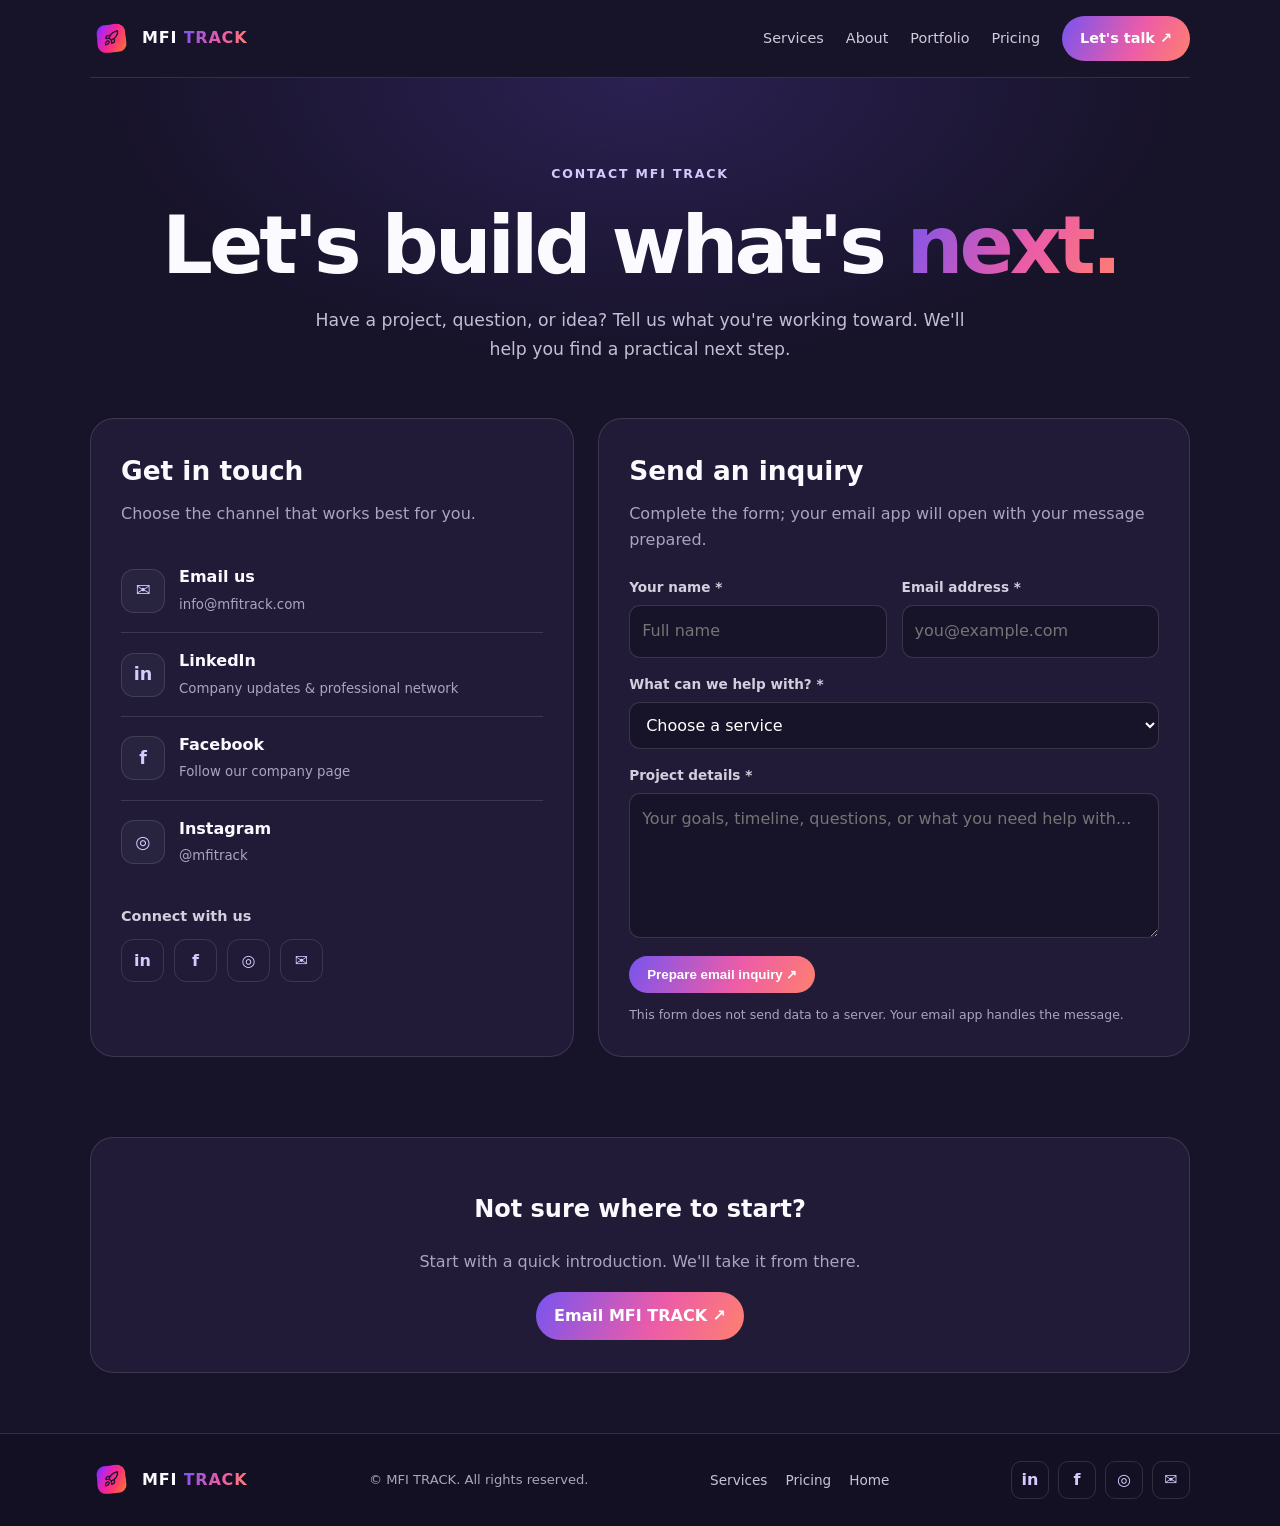
==== contact.html @ 90ab5666 "Create dedicated MFI TRACK Contact Us page" ====
<!doctype html>
<html lang="en"><head><meta charset="utf-8"><meta name="viewport" content="width=device-width,initial-scale=1"><meta name="description" content="Contact MFI TRACK for marketing, technology, AI and business solutions."><title>Contact Us | MFI TRACK</title><link rel="icon" href="./logo.png?v=4">
<style>
:root{--bg:#171329;--panel:#211b38;--muted:#aaa4bd;--line:#ffffff20;--grad:linear-gradient(115deg,#7854ef,#ec5ca8 58%,#ff806e)}*{box-sizing:border-box}body{margin:0;background:var(--bg);color:#fbfaff;font:16px/1.65 Inter,system-ui,sans-serif}a{color:inherit;text-decoration:none}.wrap{width:min(1100px,calc(100% - 36px));margin:auto}.nav{height:78px;display:flex;justify-content:space-between;align-items:center;border-bottom:1px solid var(--line)}.brand{display:flex;gap:10px;align-items:center;font-weight:900;letter-spacing:.05em}.brand img{width:42px;height:42px;object-fit:contain}.grad{background:var(--grad);color:transparent;background-clip:text}.navlinks{display:flex;gap:22px;align-items:center;color:#d0cada;font-size:.9rem}.cta,.btn{background:var(--grad);padding:11px 18px;border-radius:99px;font-weight:800;color:white;border:0;display:inline-flex;justify-content:center;cursor:pointer}.hero{text-align:center;padding:82px 0 55px;background:radial-gradient(ellipse at 50% 0,#7854ef35,transparent 60%)}.eyebrow{color:#d4c9ff;text-transform:uppercase;letter-spacing:.15em;font-weight:850;font-size:.78rem}.hero h1{font-size:clamp(2.8rem,7vw,5rem);line-height:1.1;letter-spacing:-.05em;margin:16px 0}.hero p{max-width:660px;color:#c3bed2;margin:auto;font-size:1.08rem}.grid{display:grid;grid-template-columns:.9fr 1.1fr;gap:24px;padding-bottom:80px}.card{background:var(--panel);border:1px solid var(--line);border-radius:24px;padding:30px}.card h2{margin:0 0 8px;font-size:1.65rem}.sub{color:var(--muted);margin:0 0 22px}.contact{display:flex;align-items:center;gap:14px;padding:15px 0;border-bottom:1px solid var(--line)}.contact:last-of-type{border:0}.icon{width:44px;height:44px;display:grid;place-items:center;background:#ffffff09;border:1px solid var(--line);border-radius:13px;color:#d8caff;font-weight:900;font-size:1.1rem;flex-shrink:0}.contact strong{display:block}.contact small{color:var(--muted);overflow-wrap:anywhere}.contact:hover .icon{border-color:#b17af5;color:white}.social-title{font-size:.9rem;font-weight:800;color:#d4cede;margin:22px 0 10px}.socials{display:flex;gap:10px}.socials a{width:43px;height:43px;display:grid;place-items:center;border:1px solid var(--line);border-radius:12px;color:#d8caff;font-weight:900}.socials a:hover{border-color:#b17af5;transform:translateY(-2px)}.fields{display:grid;grid-template-columns:1fr 1fr;gap:15px}.field{display:grid;gap:7px}.full{grid-column:1/-1}.field label{font-size:.85rem;font-weight:750;color:#d4cede}.field input,.field select,.field textarea{width:100%;padding:12px;border-radius:11px;background:#171329;border:1px solid #ffffff25;color:white;font:inherit;outline:none}.field input:focus,.field select:focus,.field textarea:focus{border-color:#b17af5}.field textarea{min-height:145px;resize:vertical}.formbtn{margin-top:18px}.hint{color:var(--muted);font-size:.78rem;margin:12px 0 0}.outro{text-align:center;padding:32px;margin:0 0 60px;border:1px solid var(--line);border-radius:23px;background:#211b38}.outro p{color:var(--muted)}footer{border-top:1px solid var(--line);background:#141024;padding:25px 0}.foot{display:flex;justify-content:space-between;align-items:center;gap:18px;flex-wrap:wrap}.foot p{color:var(--muted);font-size:.82rem;margin:0}.footlinks{display:flex;gap:18px;color:#c8c2d5;font-size:.85rem}.footicons{display:flex;gap:9px}.footicons a{border:1px solid var(--line);border-radius:10px;width:38px;height:38px;display:grid;place-items:center;color:#d8caff;font-weight:900}.footicons a:hover{border-color:#b17af5;color:white}
@media(max-width:760px){.navlinks a:not(.cta){display:none}.hero{padding:60px 0 40px}.grid{grid-template-columns:1fr}.card{padding:22px}.fields{grid-template-columns:1fr}.full{grid-column:auto}.foot{flex-direction:column;align-items:flex-start}}
</style></head><body>
<header><div class="wrap nav"><a class="brand" href="./index.html"><img src="./logo.png?v=4" alt="MFI TRACK logo"><span>MFI <span class="grad">TRACK</span></span></a><nav class="navlinks"><a href="./index.html#services">Services</a><a href="./index.html#about">About</a><a href="./index.html#work">Portfolio</a><a href="./index.html#pricing">Pricing</a><a class="cta" href="#inquiry">Let's talk ↗</a></nav></div></header>
<section class="hero"><div class="wrap"><span class="eyebrow">Contact MFI TRACK</span><h1>Let's build what's <span class="grad">next.</span></h1><p>Have a project, question, or idea? Tell us what you're working toward. We'll help you find a practical next step.</p></div></section>
<main class="wrap"><div class="grid">
<section class="card"><h2>Get in touch</h2><p class="sub">Choose the channel that works best for you.</p>
<a class="contact" href="mailto:info@mfitrack.com"><span class="icon">✉</span><span><strong>Email us</strong><small>info@mfitrack.com</small></span></a>
<a class="contact" href="https://www.linkedin.com/company/mfi-track/" target="_blank" rel="noopener"><span class="icon">in</span><span><strong>LinkedIn</strong><small>Company updates & professional network</small></span></a>
<a class="contact" href="https://www.facebook.com/profile.php?id=61596431692249" target="_blank" rel="noopener"><span class="icon">f</span><span><strong>Facebook</strong><small>Follow our company page</small></span></a>
<a class="contact" href="https://www.instagram.com/mfitrack" target="_blank" rel="noopener"><span class="icon">◎</span><span><strong>Instagram</strong><small>@mfitrack</small></span></a>
<div class="social-title">Connect with us</div><div class="socials"><a href="https://www.linkedin.com/company/mfi-track/" aria-label="LinkedIn" target="_blank" rel="noopener">in</a><a href="https://www.facebook.com/profile.php?id=61596431692249" aria-label="Facebook" target="_blank" rel="noopener">f</a><a href="https://www.instagram.com/mfitrack" aria-label="Instagram" target="_blank" rel="noopener">◎</a><a href="mailto:info@mfitrack.com" aria-label="Email">✉</a></div>
</section>
<section class="card" id="inquiry"><h2>Send an inquiry</h2><p class="sub">Complete the form; your email app will open with your message prepared.</p><form id="contactForm"><div class="fields"><div class="field"><label for="name">Your name *</label><input id="name" name="name" required placeholder="Full name"></div><div class="field"><label for="email">Email address *</label><input id="email" name="email" type="email" required placeholder="you@example.com"></div><div class="field full"><label for="service">What can we help with? *</label><select id="service" name="service" required><option value="">Choose a service</option><option>Digital Marketing</option><option>IT Services & AI</option><option>Web & E-commerce</option><option>Global Sourcing</option><option>Business Solutions</option><option>Training</option><option>Other / Not sure</option></select></div><div class="field full"><label for="message">Project details *</label><textarea id="message" name="message" required placeholder="Your goals, timeline, questions, or what you need help with..."></textarea></div></div><button class="btn formbtn" type="submit">Prepare email inquiry ↗</button><p class="hint" id="status" role="status">This form does not send data to a server. Your email app handles the message.</p></form></section>
</div><section class="outro"><h2>Not sure where to start?</h2><p>Start with a quick introduction. We'll take it from there.</p><a class="btn" href="mailto:info@mfitrack.com">Email MFI TRACK ↗</a></section></main>
<footer><div class="wrap foot"><a class="brand" href="./index.html"><img src="./logo.png?v=4" alt="MFI TRACK logo"><span>MFI <span class="grad">TRACK</span></span></a><p>© <span id="year"></span> MFI TRACK. All rights reserved.</p><div class="footlinks"><a href="./index.html#services">Services</a><a href="./index.html#pricing">Pricing</a><a href="./index.html">Home</a></div><div class="footicons"><a href="https://www.linkedin.com/company/mfi-track/" aria-label="LinkedIn" target="_blank" rel="noopener">in</a><a href="https://www.facebook.com/profile.php?id=61596431692249" aria-label="Facebook" target="_blank" rel="noopener">f</a><a href="https://www.instagram.com/mfitrack" aria-label="Instagram" target="_blank" rel="noopener">◎</a><a href="mailto:info@mfitrack.com" aria-label="Email">✉</a></div></div></footer>
<script>document.getElementById('year').textContent=new Date().getFullYear();document.getElementById('contactForm').addEventListener('submit',e=>{e.preventDefault();const d=new FormData(e.currentTarget);const subject=encodeURIComponent('MFI TRACK inquiry — '+d.get('service'));const body=encodeURIComponent('Name: '+d.get('name')+'\nEmail: '+d.get('email')+'\nService: '+d.get('service')+'\n\nProject details:\n'+d.get('message));document.getElementById('status').textContent='Opening your email app...';location.href='mailto:info@mfitrack.com?subject='+subject+'&body='+body;});</script>
</body></html>
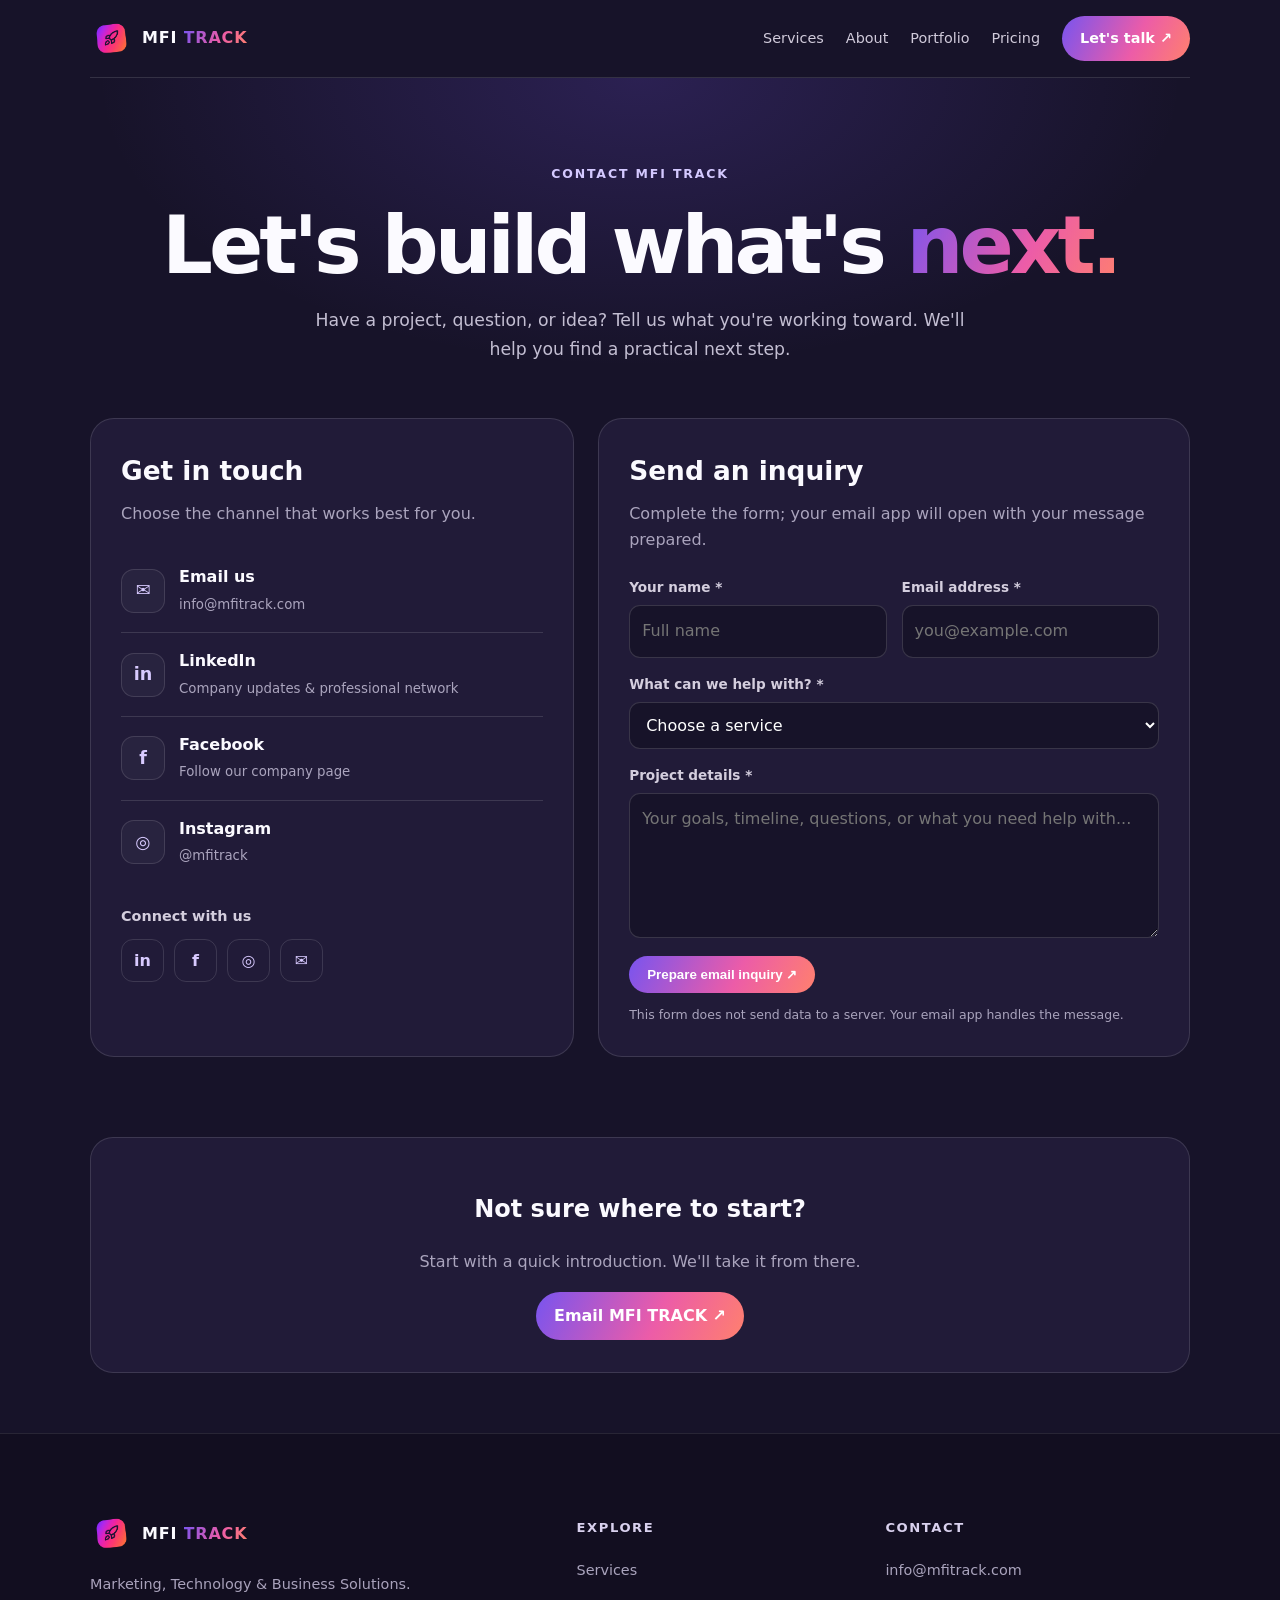
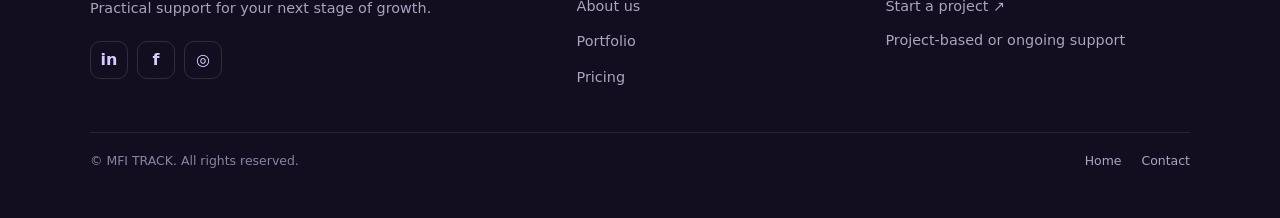
==== commit 6211d1d6: "Preview professional contact page footer" ====
--- a/contact.html
+++ b/contact.html
@@ -3,7 +3,7 @@
 <style>
 :root{--bg:#171329;--panel:#211b38;--muted:#aaa4bd;--line:#ffffff20;--grad:linear-gradient(115deg,#7854ef,#ec5ca8 58%,#ff806e)}*{box-sizing:border-box}body{margin:0;background:var(--bg);color:#fbfaff;font:16px/1.65 Inter,system-ui,sans-serif}a{color:inherit;text-decoration:none}.wrap{width:min(1100px,calc(100% - 36px));margin:auto}.nav{height:78px;display:flex;justify-content:space-between;align-items:center;border-bottom:1px solid var(--line)}.brand{display:flex;gap:10px;align-items:center;font-weight:900;letter-spacing:.05em}.brand img{width:42px;height:42px;object-fit:contain}.grad{background:var(--grad);color:transparent;background-clip:text}.navlinks{display:flex;gap:22px;align-items:center;color:#d0cada;font-size:.9rem}.cta,.btn{background:var(--grad);padding:11px 18px;border-radius:99px;font-weight:800;color:white;border:0;display:inline-flex;justify-content:center;cursor:pointer}.hero{text-align:center;padding:82px 0 55px;background:radial-gradient(ellipse at 50% 0,#7854ef35,transparent 60%)}.eyebrow{color:#d4c9ff;text-transform:uppercase;letter-spacing:.15em;font-weight:850;font-size:.78rem}.hero h1{font-size:clamp(2.8rem,7vw,5rem);line-height:1.1;letter-spacing:-.05em;margin:16px 0}.hero p{max-width:660px;color:#c3bed2;margin:auto;font-size:1.08rem}.grid{display:grid;grid-template-columns:.9fr 1.1fr;gap:24px;padding-bottom:80px}.card{background:var(--panel);border:1px solid var(--line);border-radius:24px;padding:30px}.card h2{margin:0 0 8px;font-size:1.65rem}.sub{color:var(--muted);margin:0 0 22px}.contact{display:flex;align-items:center;gap:14px;padding:15px 0;border-bottom:1px solid var(--line)}.contact:last-of-type{border:0}.icon{width:44px;height:44px;display:grid;place-items:center;background:#ffffff09;border:1px solid var(--line);border-radius:13px;color:#d8caff;font-weight:900;font-size:1.1rem;flex-shrink:0}.contact strong{display:block}.contact small{color:var(--muted);overflow-wrap:anywhere}.contact:hover .icon{border-color:#b17af5;color:white}.social-title{font-size:.9rem;font-weight:800;color:#d4cede;margin:22px 0 10px}.socials{display:flex;gap:10px}.socials a{width:43px;height:43px;display:grid;place-items:center;border:1px solid var(--line);border-radius:12px;color:#d8caff;font-weight:900}.socials a:hover{border-color:#b17af5;transform:translateY(-2px)}.fields{display:grid;grid-template-columns:1fr 1fr;gap:15px}.field{display:grid;gap:7px}.full{grid-column:1/-1}.field label{font-size:.85rem;font-weight:750;color:#d4cede}.field input,.field select,.field textarea{width:100%;padding:12px;border-radius:11px;background:#171329;border:1px solid #ffffff25;color:white;font:inherit;outline:none}.field input:focus,.field select:focus,.field textarea:focus{border-color:#b17af5}.field textarea{min-height:145px;resize:vertical}.formbtn{margin-top:18px}.hint{color:var(--muted);font-size:.78rem;margin:12px 0 0}.outro{text-align:center;padding:32px;margin:0 0 60px;border:1px solid var(--line);border-radius:23px;background:#211b38}.outro p{color:var(--muted)}footer{border-top:1px solid var(--line);background:#141024;padding:25px 0}.foot{display:flex;justify-content:space-between;align-items:center;gap:18px;flex-wrap:wrap}.foot p{color:var(--muted);font-size:.82rem;margin:0}.footlinks{display:flex;gap:18px;color:#c8c2d5;font-size:.85rem}.footicons{display:flex;gap:9px}.footicons a{border:1px solid var(--line);border-radius:10px;width:38px;height:38px;display:grid;place-items:center;color:#d8caff;font-weight:900}.footicons a:hover{border-color:#b17af5;color:white}
 @media(max-width:760px){.navlinks a:not(.cta){display:none}.hero{padding:60px 0 40px}.grid{grid-template-columns:1fr}.card{padding:22px}.fields{grid-template-columns:1fr}.full{grid-column:auto}.foot{flex-direction:column;align-items:flex-start}}
-</style></head><body>
+.site-footer{margin-top:28px;background:#120e20;border-top:1px solid #ffffff18}.footer-main{display:grid;grid-template-columns:1.7fr 1fr 1.2fr;gap:55px;padding:54px 0 42px}.footer-brand>p{color:#a9a2bb;font-size:.9rem;margin:18px 0 20px}.footer-col{display:flex;flex-direction:column;gap:12px;align-items:flex-start}.footer-col h3{font-size:.82rem;text-transform:uppercase;letter-spacing:.12em;color:#d9d1ee;margin:4px 0 8px}.footer-col a,.footer-col span{font-size:.9rem;color:#aaa4bd}.footer-col a:hover,.footer-bottom a:hover{color:#fff}.footer-note{line-height:1.5}.footer-bottom{border-top:1px solid #ffffff16;padding:18px 0 22px;display:flex;justify-content:space-between;gap:15px;flex-wrap:wrap;color:#89839e;font-size:.78rem}.footer-bottom div{display:flex;gap:20px}.footer-bottom a{color:#aaa4bd}@media(max-width:760px){.footer-main{grid-template-columns:1fr 1fr;gap:30px;padding:38px 0}.footer-brand{grid-column:1/-1}.footer-bottom{font-size:.75rem}}</style></head><body>
 <header><div class="wrap nav"><a class="brand" href="./index.html"><img src="./logo.png?v=4" alt="MFI TRACK logo"><span>MFI <span class="grad">TRACK</span></span></a><nav class="navlinks"><a href="./index.html#services">Services</a><a href="./index.html#about">About</a><a href="./index.html#work">Portfolio</a><a href="./index.html#pricing">Pricing</a><a class="cta" href="#inquiry">Let's talk ↗</a></nav></div></header>
 <section class="hero"><div class="wrap"><span class="eyebrow">Contact MFI TRACK</span><h1>Let's build what's <span class="grad">next.</span></h1><p>Have a project, question, or idea? Tell us what you're working toward. We'll help you find a practical next step.</p></div></section>
 <main class="wrap"><div class="grid">
@@ -16,6 +16,6 @@
 </section>
 <section class="card" id="inquiry"><h2>Send an inquiry</h2><p class="sub">Complete the form; your email app will open with your message prepared.</p><form id="contactForm"><div class="fields"><div class="field"><label for="name">Your name *</label><input id="name" name="name" required placeholder="Full name"></div><div class="field"><label for="email">Email address *</label><input id="email" name="email" type="email" required placeholder="you@example.com"></div><div class="field full"><label for="service">What can we help with? *</label><select id="service" name="service" required><option value="">Choose a service</option><option>Digital Marketing</option><option>IT Services & AI</option><option>Web & E-commerce</option><option>Global Sourcing</option><option>Business Solutions</option><option>Training</option><option>Other / Not sure</option></select></div><div class="field full"><label for="message">Project details *</label><textarea id="message" name="message" required placeholder="Your goals, timeline, questions, or what you need help with..."></textarea></div></div><button class="btn formbtn" type="submit">Prepare email inquiry ↗</button><p class="hint" id="status" role="status">This form does not send data to a server. Your email app handles the message.</p></form></section>
 </div><section class="outro"><h2>Not sure where to start?</h2><p>Start with a quick introduction. We'll take it from there.</p><a class="btn" href="mailto:info@mfitrack.com">Email MFI TRACK ↗</a></section></main>
-<footer><div class="wrap foot"><a class="brand" href="./index.html"><img src="./logo.png?v=4" alt="MFI TRACK logo"><span>MFI <span class="grad">TRACK</span></span></a><p>© <span id="year"></span> MFI TRACK. All rights reserved.</p><div class="footlinks"><a href="./index.html#services">Services</a><a href="./index.html#pricing">Pricing</a><a href="./index.html">Home</a></div><div class="footicons"><a href="https://www.linkedin.com/company/mfi-track/" aria-label="LinkedIn" target="_blank" rel="noopener">in</a><a href="https://www.facebook.com/profile.php?id=61596431692249" aria-label="Facebook" target="_blank" rel="noopener">f</a><a href="https://www.instagram.com/mfitrack" aria-label="Instagram" target="_blank" rel="noopener">◎</a><a href="mailto:info@mfitrack.com" aria-label="Email">✉</a></div></div></footer>
+<footer class="site-footer"><div class="wrap footer-main"><div class="footer-brand"><a class="brand" href="./index.html"><img src="./logo.png?v=4" alt="MFI TRACK logo"><span>MFI <span class="grad">TRACK</span></span></a><p>Marketing, Technology &amp; Business Solutions.<br>Practical support for your next stage of growth.</p><div class="footicons"><a href="https://www.linkedin.com/company/mfi-track/" aria-label="LinkedIn" target="_blank" rel="noopener">in</a><a href="https://www.facebook.com/profile.php?id=61596431692249" aria-label="Facebook" target="_blank" rel="noopener">f</a><a href="https://www.instagram.com/mfitrack" aria-label="Instagram" target="_blank" rel="noopener">◎</a></div></div><div class="footer-col"><h3>Explore</h3><a href="./index.html#services">Services</a><a href="./index.html#about">About us</a><a href="./index.html#work">Portfolio</a><a href="./index.html#pricing">Pricing</a></div><div class="footer-col"><h3>Contact</h3><a href="mailto:info@mfitrack.com">info@mfitrack.com</a><a href="./contact.html#inquiry">Start a project ↗</a><span class="footer-note">Project-based or ongoing support</span></div></div><div class="wrap footer-bottom"><span>© <span id="year"></span> MFI TRACK. All rights reserved.</span><div><a href="./index.html">Home</a><a href="./contact.html">Contact</a></div></div></footer>
 <script>document.getElementById('year').textContent=new Date().getFullYear();document.getElementById('contactForm').addEventListener('submit',e=>{e.preventDefault();const d=new FormData(e.currentTarget);const subject=encodeURIComponent('MFI TRACK inquiry — '+d.get('service'));const body=encodeURIComponent('Name: '+d.get('name')+'\nEmail: '+d.get('email')+'\nService: '+d.get('service')+'\n\nProject details:\n'+d.get('message));document.getElementById('status').textContent='Opening your email app...';location.href='mailto:info@mfitrack.com?subject='+subject+'&body='+body;});</script>
 </body></html>
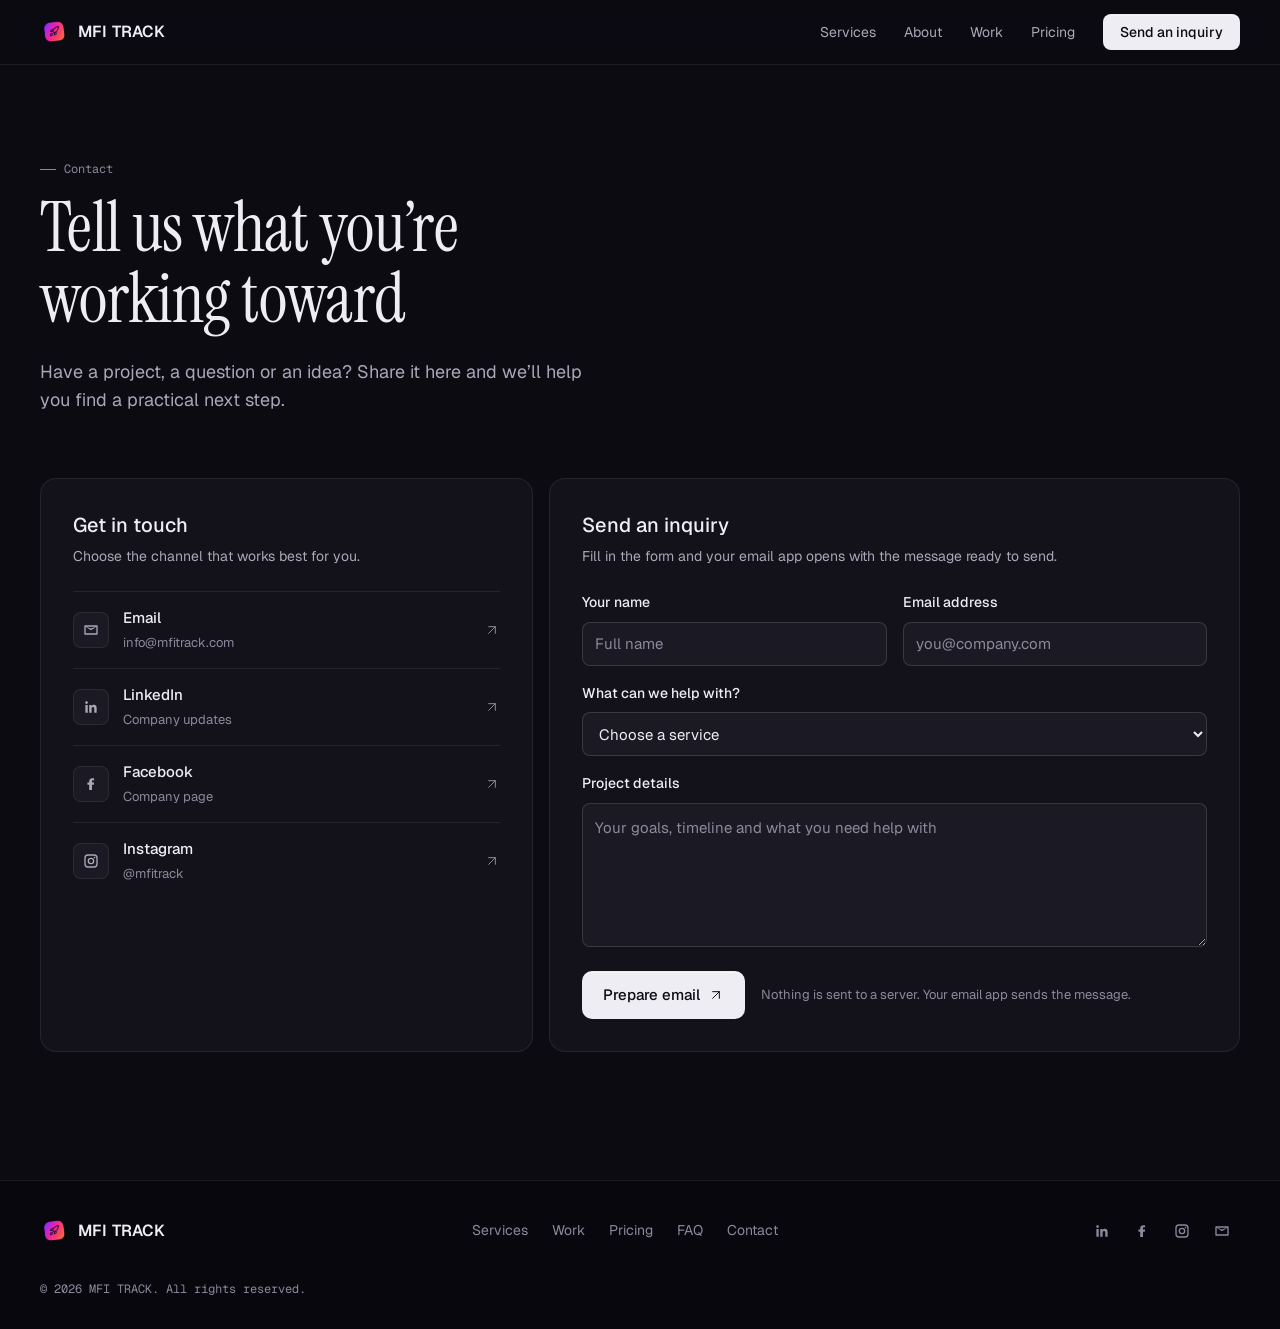
==== commit c6d2a184: "Redesign website and improve SEO New premium design for the homepage and contact page, shared site.c" ====
--- a/contact.html
+++ b/contact.html
@@ -1,21 +1,151 @@
 <!doctype html>
-<html lang="en"><head><meta charset="utf-8"><meta name="viewport" content="width=device-width,initial-scale=1"><meta name="description" content="Contact MFI TRACK for marketing, technology, AI and business solutions."><title>Contact Us | MFI TRACK</title><link rel="icon" href="./logo.png?v=4">
-<style>
-:root{--bg:#171329;--panel:#211b38;--muted:#aaa4bd;--line:#ffffff20;--grad:linear-gradient(115deg,#7854ef,#ec5ca8 58%,#ff806e)}*{box-sizing:border-box}body{margin:0;background:var(--bg);color:#fbfaff;font:16px/1.65 Inter,system-ui,sans-serif}a{color:inherit;text-decoration:none}.wrap{width:min(1100px,calc(100% - 36px));margin:auto}.nav{height:78px;display:flex;justify-content:space-between;align-items:center;border-bottom:1px solid var(--line)}.brand{display:flex;gap:10px;align-items:center;font-weight:900;letter-spacing:.05em}.brand img{width:42px;height:42px;object-fit:contain}.grad{background:var(--grad);color:transparent;background-clip:text}.navlinks{display:flex;gap:22px;align-items:center;color:#d0cada;font-size:.9rem}.cta,.btn{background:var(--grad);padding:11px 18px;border-radius:99px;font-weight:800;color:white;border:0;display:inline-flex;justify-content:center;cursor:pointer}.hero{text-align:center;padding:82px 0 55px;background:radial-gradient(ellipse at 50% 0,#7854ef35,transparent 60%)}.eyebrow{color:#d4c9ff;text-transform:uppercase;letter-spacing:.15em;font-weight:850;font-size:.78rem}.hero h1{font-size:clamp(2.8rem,7vw,5rem);line-height:1.1;letter-spacing:-.05em;margin:16px 0}.hero p{max-width:660px;color:#c3bed2;margin:auto;font-size:1.08rem}.grid{display:grid;grid-template-columns:.9fr 1.1fr;gap:24px;padding-bottom:80px}.card{background:var(--panel);border:1px solid var(--line);border-radius:24px;padding:30px}.card h2{margin:0 0 8px;font-size:1.65rem}.sub{color:var(--muted);margin:0 0 22px}.contact{display:flex;align-items:center;gap:14px;padding:15px 0;border-bottom:1px solid var(--line)}.contact:last-of-type{border:0}.icon{width:44px;height:44px;display:grid;place-items:center;background:#ffffff09;border:1px solid var(--line);border-radius:13px;color:#d8caff;font-weight:900;font-size:1.1rem;flex-shrink:0}.contact strong{display:block}.contact small{color:var(--muted);overflow-wrap:anywhere}.contact:hover .icon{border-color:#b17af5;color:white}.social-title{font-size:.9rem;font-weight:800;color:#d4cede;margin:22px 0 10px}.socials{display:flex;gap:10px}.socials a{width:43px;height:43px;display:grid;place-items:center;border:1px solid var(--line);border-radius:12px;color:#d8caff;font-weight:900}.socials a:hover{border-color:#b17af5;transform:translateY(-2px)}.fields{display:grid;grid-template-columns:1fr 1fr;gap:15px}.field{display:grid;gap:7px}.full{grid-column:1/-1}.field label{font-size:.85rem;font-weight:750;color:#d4cede}.field input,.field select,.field textarea{width:100%;padding:12px;border-radius:11px;background:#171329;border:1px solid #ffffff25;color:white;font:inherit;outline:none}.field input:focus,.field select:focus,.field textarea:focus{border-color:#b17af5}.field textarea{min-height:145px;resize:vertical}.formbtn{margin-top:18px}.hint{color:var(--muted);font-size:.78rem;margin:12px 0 0}.outro{text-align:center;padding:32px;margin:0 0 60px;border:1px solid var(--line);border-radius:23px;background:#211b38}.outro p{color:var(--muted)}footer{border-top:1px solid var(--line);background:#141024;padding:25px 0}.foot{display:flex;justify-content:space-between;align-items:center;gap:18px;flex-wrap:wrap}.foot p{color:var(--muted);font-size:.82rem;margin:0}.footlinks{display:flex;gap:18px;color:#c8c2d5;font-size:.85rem}.footicons{display:flex;gap:9px}.footicons a{border:1px solid var(--line);border-radius:10px;width:38px;height:38px;display:grid;place-items:center;color:#d8caff;font-weight:900}.footicons a:hover{border-color:#b17af5;color:white}
-@media(max-width:760px){.navlinks a:not(.cta){display:none}.hero{padding:60px 0 40px}.grid{grid-template-columns:1fr}.card{padding:22px}.fields{grid-template-columns:1fr}.full{grid-column:auto}.foot{flex-direction:column;align-items:flex-start}}
-.site-footer{margin-top:28px;background:#120e20;border-top:1px solid #ffffff18}.footer-main{display:grid;grid-template-columns:1.7fr 1fr 1.2fr;gap:55px;padding:54px 0 42px}.footer-brand>p{color:#a9a2bb;font-size:.9rem;margin:18px 0 20px}.footer-col{display:flex;flex-direction:column;gap:12px;align-items:flex-start}.footer-col h3{font-size:.82rem;text-transform:uppercase;letter-spacing:.12em;color:#d9d1ee;margin:4px 0 8px}.footer-col a,.footer-col span{font-size:.9rem;color:#aaa4bd}.footer-col a:hover,.footer-bottom a:hover{color:#fff}.footer-note{line-height:1.5}.footer-bottom{border-top:1px solid #ffffff16;padding:18px 0 22px;display:flex;justify-content:space-between;gap:15px;flex-wrap:wrap;color:#89839e;font-size:.78rem}.footer-bottom div{display:flex;gap:20px}.footer-bottom a{color:#aaa4bd}@media(max-width:760px){.footer-main{grid-template-columns:1fr 1fr;gap:30px;padding:38px 0}.footer-brand{grid-column:1/-1}.footer-bottom{font-size:.75rem}}</style></head><body>
-<header><div class="wrap nav"><a class="brand" href="./index.html"><img src="./logo.png?v=4" alt="MFI TRACK logo"><span>MFI <span class="grad">TRACK</span></span></a><nav class="navlinks"><a href="./index.html#services">Services</a><a href="./index.html#about">About</a><a href="./index.html#work">Portfolio</a><a href="./index.html#pricing">Pricing</a><a class="cta" href="#inquiry">Let's talk ↗</a></nav></div></header>
-<section class="hero"><div class="wrap"><span class="eyebrow">Contact MFI TRACK</span><h1>Let's build what's <span class="grad">next.</span></h1><p>Have a project, question, or idea? Tell us what you're working toward. We'll help you find a practical next step.</p></div></section>
-<main class="wrap"><div class="grid">
-<section class="card"><h2>Get in touch</h2><p class="sub">Choose the channel that works best for you.</p>
-<a class="contact" href="mailto:info@mfitrack.com"><span class="icon">✉</span><span><strong>Email us</strong><small>info@mfitrack.com</small></span></a>
-<a class="contact" href="https://www.linkedin.com/company/mfi-track/" target="_blank" rel="noopener"><span class="icon">in</span><span><strong>LinkedIn</strong><small>Company updates & professional network</small></span></a>
-<a class="contact" href="https://www.facebook.com/profile.php?id=61596431692249" target="_blank" rel="noopener"><span class="icon">f</span><span><strong>Facebook</strong><small>Follow our company page</small></span></a>
-<a class="contact" href="https://www.instagram.com/mfitrack" target="_blank" rel="noopener"><span class="icon">◎</span><span><strong>Instagram</strong><small>@mfitrack</small></span></a>
-<div class="social-title">Connect with us</div><div class="socials"><a href="https://www.linkedin.com/company/mfi-track/" aria-label="LinkedIn" target="_blank" rel="noopener">in</a><a href="https://www.facebook.com/profile.php?id=61596431692249" aria-label="Facebook" target="_blank" rel="noopener">f</a><a href="https://www.instagram.com/mfitrack" aria-label="Instagram" target="_blank" rel="noopener">◎</a><a href="mailto:info@mfitrack.com" aria-label="Email">✉</a></div>
+<html lang="en">
+<head>
+<meta charset="utf-8">
+<meta name="viewport" content="width=device-width, initial-scale=1">
+<title>Contact MFI TRACK | Marketing, Website &amp; Sourcing Projects</title>
+<meta name="description" content="Contact MFI TRACK about social media marketing, websites, Shopify, AI automation or China sourcing. Email info@mfitrack.com or send a project inquiry.">
+<link rel="canonical" href="https://mfitrack.com/contact.html">
+<meta name="robots" content="index,follow,max-image-preview:large">
+<meta name="theme-color" content="#0c0b12">
+<meta property="og:type" content="website">
+<meta property="og:site_name" content="MFI TRACK">
+<meta property="og:url" content="https://mfitrack.com/contact.html">
+<meta property="og:title" content="Contact MFI TRACK">
+<meta property="og:description" content="Tell us what you’re working toward. Marketing, websites, automation and sourcing support for growing businesses.">
+<meta property="og:image" content="https://mfitrack.com/logo.png">
+<meta name="twitter:card" content="summary">
+<meta name="twitter:image" content="https://mfitrack.com/logo.png">
+<link rel="icon" href="/favicon.svg" type="image/svg+xml">
+<link rel="icon" href="/logo.png?v=4" type="image/png">
+<link rel="apple-touch-icon" href="/logo.png?v=4">
+<link rel="preconnect" href="https://fonts.googleapis.com">
+<link rel="preconnect" href="https://fonts.gstatic.com" crossorigin>
+<link rel="stylesheet" href="https://fonts.googleapis.com/css2?family=Geist:wght@400;500;600&family=Geist+Mono&family=Instrument+Serif&display=swap">
+<link rel="stylesheet" href="/site.css?v=5">
+<script type="application/ld+json">
+{
+"@context": "https://schema.org",
+"@graph": [
+{
+"@type": "ContactPage",
+"url": "https://mfitrack.com/contact.html",
+"name": "Contact MFI TRACK",
+"about": {
+"@id": "https://mfitrack.com/#organization"
+}
+},
+{
+"@type": "BreadcrumbList",
+"itemListElement": [
+{
+"@type": "ListItem",
+"position": 1,
+"name": "Home",
+"item": "https://mfitrack.com/"
+},
+{
+"@type": "ListItem",
+"position": 2,
+"name": "Contact",
+"item": "https://mfitrack.com/contact.html"
+}
+]
+}
+]
+}
+</script>
+</head>
+<body>
+<svg width="0" height="0" style="position:absolute" aria-hidden="true">
+<symbol id="i-up-right" viewBox="0 0 24 24"><path d="M7 7h10v10"/><path d="M7 17 17 7"/></symbol>
+<symbol id="i-menu" viewBox="0 0 24 24"><path d="M4 7h16"/><path d="M4 12h16"/><path d="M4 17h16"/></symbol>
+</svg>
+<a class="skip" href="#main">Skip to content</a>
+<header class="topbar">
+<div class="container nav">
+<a class="brand" href="/" aria-label="MFI TRACK home">
+<img src="/logo.png?v=4" width="28" height="28" alt="">
+<span>MFI TRACK</span>
+</a>
+<button class="menu-toggle" aria-expanded="false" aria-controls="navlinks"><svg class="icon"><use href="#i-menu"/></svg>Menu</button>
+<nav class="navlinks" id="navlinks" aria-label="Main">
+<a href="/#services">Services</a>
+<a href="/#about">About</a>
+<a href="/#work">Work</a>
+<a href="/#pricing">Pricing</a>
+<a class="btn btn-primary btn-sm" href="#inquiry">Send an inquiry</a>
+</nav>
+</div>
+</header>
+<main id="main">
+<section class="page-hero">
+<div class="container">
+<p class="kicker mono">Contact</p>
+<h1 class="display" style="max-width:14ch">Tell us what you’re working toward</h1>
+<p class="lead">Have a project, a question or an idea? Share it here and we’ll help you find a practical next step.</p>
+</div>
 </section>
-<section class="card" id="inquiry"><h2>Send an inquiry</h2><p class="sub">Complete the form; your email app will open with your message prepared.</p><form id="contactForm"><div class="fields"><div class="field"><label for="name">Your name *</label><input id="name" name="name" required placeholder="Full name"></div><div class="field"><label for="email">Email address *</label><input id="email" name="email" type="email" required placeholder="you@example.com"></div><div class="field full"><label for="service">What can we help with? *</label><select id="service" name="service" required><option value="">Choose a service</option><option>Digital Marketing</option><option>IT Services & AI</option><option>Web & E-commerce</option><option>Global Sourcing</option><option>Business Solutions</option><option>Training</option><option>Other / Not sure</option></select></div><div class="field full"><label for="message">Project details *</label><textarea id="message" name="message" required placeholder="Your goals, timeline, questions, or what you need help with..."></textarea></div></div><button class="btn formbtn" type="submit">Prepare email inquiry ↗</button><p class="hint" id="status" role="status">This form does not send data to a server. Your email app handles the message.</p></form></section>
-</div><section class="outro"><h2>Not sure where to start?</h2><p>Start with a quick introduction. We'll take it from there.</p><a class="btn" href="mailto:info@mfitrack.com">Email MFI TRACK ↗</a></section></main>
-<footer class="site-footer"><div class="wrap footer-main"><div class="footer-brand"><a class="brand" href="./index.html"><img src="./logo.png?v=4" alt="MFI TRACK logo"><span>MFI <span class="grad">TRACK</span></span></a><p>Marketing, Technology &amp; Business Solutions.<br>Practical support for your next stage of growth.</p><div class="footicons"><a href="https://www.linkedin.com/company/mfi-track/" aria-label="LinkedIn" target="_blank" rel="noopener">in</a><a href="https://www.facebook.com/profile.php?id=61596431692249" aria-label="Facebook" target="_blank" rel="noopener">f</a><a href="https://www.instagram.com/mfitrack" aria-label="Instagram" target="_blank" rel="noopener">◎</a></div></div><div class="footer-col"><h3>Explore</h3><a href="./index.html#services">Services</a><a href="./index.html#about">About us</a><a href="./index.html#work">Portfolio</a><a href="./index.html#pricing">Pricing</a></div><div class="footer-col"><h3>Contact</h3><a href="mailto:info@mfitrack.com">info@mfitrack.com</a><a href="./contact.html#inquiry">Start a project ↗</a><span class="footer-note">Project-based or ongoing support</span></div></div><div class="wrap footer-bottom"><span>© <span id="year"></span> MFI TRACK. All rights reserved.</span><div><a href="./index.html">Home</a><a href="./contact.html">Contact</a></div></div></footer>
-<script>document.getElementById('year').textContent=new Date().getFullYear();document.getElementById('contactForm').addEventListener('submit',e=>{e.preventDefault();const d=new FormData(e.currentTarget);const subject=encodeURIComponent('MFI TRACK inquiry — '+d.get('service'));const body=encodeURIComponent('Name: '+d.get('name')+'\nEmail: '+d.get('email')+'\nService: '+d.get('service')+'\n\nProject details:\n'+d.get('message));document.getElementById('status').textContent='Opening your email app...';location.href='mailto:info@mfitrack.com?subject='+subject+'&body='+body;});</script>
-</body></html>+<div class="container contact-grid">
+<section class="panel" aria-labelledby="reach">
+<h2 id="reach">Get in touch</h2>
+<p class="sub">Choose the channel that works best for you.</p>
+<a class="channel" href="mailto:info@mfitrack.com"><span class="ico"><svg viewBox="0 0 24 24" aria-hidden="true"><path d="M3 5h18a1 1 0 0 1 1 1v12a1 1 0 0 1-1 1H3a1 1 0 0 1-1-1V6a1 1 0 0 1 1-1zm9 7.2L4 7v10h16V7l-8 5.2zm0-2.4L19.2 7H4.8L12 9.8z"/></svg></span><span><strong>Email</strong><small>info@mfitrack.com</small></span><svg class="icon go"><use href="#i-up-right"/></svg></a>
+<a class="channel" href="https://www.linkedin.com/company/mfi-track/" target="_blank" rel="noopener noreferrer"><span class="ico"><svg viewBox="0 0 24 24" aria-hidden="true"><path d="M20.45 20.45h-3.56v-5.57c0-1.33-.02-3.04-1.85-3.04-1.85 0-2.13 1.45-2.13 2.94v5.67H9.35V9h3.42v1.56h.05c.48-.9 1.64-1.85 3.38-1.85 3.61 0 4.28 2.37 4.28 5.45v6.29zM5.34 7.43a2.06 2.06 0 1 1 0-4.12 2.06 2.06 0 0 1 0 4.12zM7.12 20.45H3.56V9h3.56v11.45z"/></svg></span><span><strong>LinkedIn</strong><small>Company updates</small></span><svg class="icon go"><use href="#i-up-right"/></svg></a>
+<a class="channel" href="https://www.facebook.com/profile.php?id=61596431692249" target="_blank" rel="noopener noreferrer"><span class="ico"><svg viewBox="0 0 24 24" aria-hidden="true"><path d="M13.5 21v-8h2.7l.4-3.1h-3.1V7.92c0-.9.25-1.52 1.55-1.52h1.65V3.62C15.9 3.53 14.95 3.45 14 3.45c-2.8 0-4.72 1.71-4.72 4.86V9.9H6.6V13h2.68v8h4.22z"/></svg></span><span><strong>Facebook</strong><small>Company page</small></span><svg class="icon go"><use href="#i-up-right"/></svg></a>
+<a class="channel" href="https://www.instagram.com/mfitrack" target="_blank" rel="noopener noreferrer"><span class="ico"><svg viewBox="0 0 24 24" aria-hidden="true"><path d="M7.5 2h9A5.5 5.5 0 0 1 22 7.5v9a5.5 5.5 0 0 1-5.5 5.5h-9A5.5 5.5 0 0 1 2 16.5v-9A5.5 5.5 0 0 1 7.5 2zm0 2A3.5 3.5 0 0 0 4 7.5v9A3.5 3.5 0 0 0 7.5 20h9a3.5 3.5 0 0 0 3.5-3.5v-9A3.5 3.5 0 0 0 16.5 4h-9zM12 7a5 5 0 1 1 0 10 5 5 0 0 1 0-10zm0 2a3 3 0 1 0 0 6 3 3 0 0 0 0-6zm5.25-3.5a1.25 1.25 0 1 1 0 2.5 1.25 1.25 0 0 1 0-2.5z"/></svg></span><span><strong>Instagram</strong><small>@mfitrack</small></span><svg class="icon go"><use href="#i-up-right"/></svg></a>
+</section>
+<section class="panel" id="inquiry" aria-labelledby="inq">
+<h2 id="inq">Send an inquiry</h2>
+<p class="sub">Fill in the form and your email app opens with the message ready to send.</p>
+<form id="contactForm">
+<div class="fields">
+<div class="field"><label for="name">Your name</label><input id="name" name="name" autocomplete="name" required placeholder="Full name"></div>
+<div class="field"><label for="email">Email address</label><input id="email" name="email" type="email" autocomplete="email" required placeholder="you@company.com"></div>
+<div class="field full"><label for="service">What can we help with?</label>
+<select id="service" name="service" required>
+<option value="">Choose a service</option>
+<option>Digital marketing</option><option>IT services and AI</option><option>Web and e-commerce</option><option>Global sourcing</option><option>Business solutions</option><option>Training</option><option>Other or not sure</option>
+</select>
+</div>
+<div class="field full"><label for="message">Project details</label><textarea id="message" name="message" required placeholder="Your goals, timeline and what you need help with"></textarea></div>
+</div>
+<div class="form-foot">
+<button class="btn btn-primary" type="submit">Prepare email <svg class="icon"><use href="#i-up-right"/></svg></button>
+<p class="hint" id="status" role="status">Nothing is sent to a server. Your email app sends the message.</p>
+</div>
+</form>
+</section>
+</div>
+</main>
+<footer class="footer">
+<div class="container footer-inner">
+<a class="brand" href="/"><img src="/logo.png?v=4" width="28" height="28" alt=""><span>MFI TRACK</span></a>
+<nav class="footer-links" aria-label="Footer">
+<a href="/#services">Services</a><a href="/#work">Work</a><a href="/#pricing">Pricing</a><a href="/#faq">FAQ</a><a href="/contact.html">Contact</a>
+</nav>
+<div class="footer-icons">
+<a href="https://www.linkedin.com/company/mfi-track/" target="_blank" rel="noopener noreferrer" aria-label="MFI TRACK on LinkedIn"><svg viewBox="0 0 24 24" aria-hidden="true"><path d="M20.45 20.45h-3.56v-5.57c0-1.33-.02-3.04-1.85-3.04-1.85 0-2.13 1.45-2.13 2.94v5.67H9.35V9h3.42v1.56h.05c.48-.9 1.64-1.85 3.38-1.85 3.61 0 4.28 2.37 4.28 5.45v6.29zM5.34 7.43a2.06 2.06 0 1 1 0-4.12 2.06 2.06 0 0 1 0 4.12zM7.12 20.45H3.56V9h3.56v11.45z"/></svg></a>
+<a href="https://www.facebook.com/profile.php?id=61596431692249" target="_blank" rel="noopener noreferrer" aria-label="MFI TRACK on Facebook"><svg viewBox="0 0 24 24" aria-hidden="true"><path d="M13.5 21v-8h2.7l.4-3.1h-3.1V7.92c0-.9.25-1.52 1.55-1.52h1.65V3.62C15.9 3.53 14.95 3.45 14 3.45c-2.8 0-4.72 1.71-4.72 4.86V9.9H6.6V13h2.68v8h4.22z"/></svg></a>
+<a href="https://www.instagram.com/mfitrack" target="_blank" rel="noopener noreferrer" aria-label="MFI TRACK on Instagram"><svg viewBox="0 0 24 24" aria-hidden="true"><path d="M7.5 2h9A5.5 5.5 0 0 1 22 7.5v9a5.5 5.5 0 0 1-5.5 5.5h-9A5.5 5.5 0 0 1 2 16.5v-9A5.5 5.5 0 0 1 7.5 2zm0 2A3.5 3.5 0 0 0 4 7.5v9A3.5 3.5 0 0 0 7.5 20h9a3.5 3.5 0 0 0 3.5-3.5v-9A3.5 3.5 0 0 0 16.5 4h-9zM12 7a5 5 0 1 1 0 10 5 5 0 0 1 0-10zm0 2a3 3 0 1 0 0 6 3 3 0 0 0 0-6zm5.25-3.5a1.25 1.25 0 1 1 0 2.5 1.25 1.25 0 0 1 0-2.5z"/></svg></a>
+<a href="mailto:info@mfitrack.com" aria-label="Email MFI TRACK"><svg viewBox="0 0 24 24" aria-hidden="true"><path d="M3 5h18a1 1 0 0 1 1 1v12a1 1 0 0 1-1 1H3a1 1 0 0 1-1-1V6a1 1 0 0 1 1-1zm9 7.2L4 7v10h16V7l-8 5.2zm0-2.4L19.2 7H4.8L12 9.8z"/></svg></a>
+</div>
+<p class="mono" style="width:100%;margin-top:8px">© <span id="year">2026</span> MFI TRACK. All rights reserved.</p>
+</div>
+</footer>
+<script>
+(function(){
+var t=document.querySelector('.menu-toggle'),n=document.getElementById('navlinks');
+t.addEventListener('click',function(){var o=n.classList.toggle('open');t.setAttribute('aria-expanded',String(o))});
+var y=document.getElementById('year');if(y)y.textContent=new Date().getFullYear();
+document.getElementById('contactForm').addEventListener('submit',function(e){
+e.preventDefault();var d=new FormData(e.currentTarget);
+var s=encodeURIComponent('MFI TRACK inquiry — '+d.get('service'));
+var b=encodeURIComponent('Name: '+d.get('name')+'\nEmail: '+d.get('email')+'\nService: '+d.get('service')+'\n\nProject details:\n'+d.get('message'));
+document.getElementById('status').textContent='Opening your email app…';
+location.href='mailto:info@mfitrack.com?subject='+s+'&body='+b;
+});
+})();
+</script>
+</body>
+</html>
--- a/site.css
+++ b/site.css
@@ -0,0 +1,2 @@
+/* MFI TRACK. Redesign based on unslop by Damir Sokolovsky (@heydamir), CC BY 4.0 */
+:root{color-scheme:dark;--deep:#08070d;--bg:#0c0b12;--card:#13121a;--raised:#1b1a24;--text:#eeedf3;--text2:#a9a7b8;--muted:#8b899c;--line:rgba(238,237,243,.08);--line2:rgba(238,237,243,.14);--l-bg:#f4f3f6;--l-card:#ffffff;--l-raised:#ebeaef;--l-text:#15141d;--l-text2:#4e4c5a;--l-muted:#6c6a78;--l-line:rgba(21,20,29,.09);--accent:#ff7a5c;--accent-ink:#b9381f;--on-accent:#1c0c07;--sans:"Geist",ui-sans-serif,system-ui,-apple-system,"Segoe UI",sans-serif;--serif:"Instrument Serif",ui-serif,Georgia,serif;--mono:"Geist Mono",ui-monospace,SFMono-Regular,Menlo,monospace;--ease:cubic-bezier(.22,1,.36,1);--max:1200px;}*{box-sizing:border-box}html{scroll-behavior:smooth;scroll-padding-top:80px;-webkit-text-size-adjust:100%}body{margin:0;background:var(--bg);color:var(--text);font:400 15px/1.6 var(--sans);-webkit-font-smoothing:antialiased;text-rendering:optimizeLegibility}a{color:inherit;text-decoration:none}img{display:block;max-width:100%;height:auto}button,input,select,textarea{font:inherit;color:inherit}h1,h2,h3,p,ul,figure{margin:0}ul{padding:0;list-style:none}:focus-visible{outline:2px solid var(--accent);outline-offset:3px;border-radius:6px}.skip{position:absolute;left:-9999px;top:8px;background:var(--text);color:var(--bg);padding:8px 12px;border-radius:8px;z-index:50}.skip:focus{left:16px}.container{width:min(var(--max),calc(100% - 64px));margin-inline:auto}.mono{font-family:var(--mono);font-size:12px;line-height:16px;letter-spacing:0;font-variant-numeric:tabular-nums}.icon{width:16px;height:16px;flex:none;stroke:currentColor;fill:none;stroke-width:1.5;stroke-linecap:round;stroke-linejoin:round}.display{font-family:var(--serif);font-weight:400;letter-spacing:-.01em}h1.display{font-size:clamp(44px,5.4vw,72px);line-height:1.02}h2.display{font-size:clamp(36px,4.4vw,56px);line-height:1.05}h3{font-size:18px;line-height:26px;font-weight:500}.lead{font-size:18px;line-height:28px;color:var(--text2);max-width:36rem}.kicker{display:flex;align-items:center;gap:8px;color:var(--muted);margin-bottom:16px}.kicker:before{content:"";width:16px;height:1px;background:currentColor}.btn{display:inline-flex;align-items:center;justify-content:center;gap:8px;height:48px;padding:0 20px;border-radius:10px;border:1px solid transparent;font-weight:500;font-size:15px;cursor:pointer;white-space:nowrap;transition:background-color .16s var(--ease),border-color .16s var(--ease),color .16s var(--ease),transform .12s var(--ease)}.btn:active{transform:scale(.98)}.btn-primary{background:var(--text);color:var(--bg);box-shadow:inset 0 1px 0 rgba(255,255,255,.4)}.btn-primary:hover{background:#ffffff}.btn-secondary{background:var(--raised);border-color:var(--line2);color:var(--text);box-shadow:inset 0 1px 0 rgba(255,255,255,.06)}.btn-secondary:hover{background:#23222e}.btn-accent{background:var(--accent);color:var(--on-accent)}.btn-accent:hover{background:#ff8d73}.btn-dark{background:var(--l-text);color:#fff}.btn-dark:hover{background:#2a2935}.btn-quiet{background:transparent;border-color:var(--l-line);color:var(--l-text)}.btn-quiet:hover{background:var(--l-raised)}.btn-sm{height:36px;padding:0 16px;font-size:14px;border-radius:8px}.btn .icon{width:16px;height:16px}.topbar{position:sticky;top:0;z-index:30;background:rgba(12,11,18,.86);backdrop-filter:saturate(140%) blur(16px);-webkit-backdrop-filter:saturate(140%) blur(16px);border-bottom:1px solid var(--line)}.nav{height:64px;display:flex;align-items:center;justify-content:space-between;gap:24px}.brand{display:inline-flex;align-items:center;gap:10px;font-weight:600;font-size:16px;line-height:1;letter-spacing:.01em}.brand img{width:28px;height:28px}.navlinks{display:flex;align-items:center;gap:4px;font-size:14px}.navlinks a:not(.btn){padding:8px 12px;border-radius:8px;color:var(--text2);transition:color .16s var(--ease),background-color .16s var(--ease)}.navlinks a:not(.btn):hover{color:var(--text);background:var(--raised)}.navlinks .btn{margin-left:12px}.menu-toggle{display:none;align-items:center;gap:8px;height:36px;padding:0 12px;border-radius:8px;border:1px solid var(--line2);background:var(--raised);cursor:pointer;font-size:14px}.section{padding:128px 0}.section-head{max-width:44rem;margin-bottom:64px}.section-head .lead{margin-top:20px;font-size:17px;line-height:27px}.light{background:var(--l-bg);color:var(--l-text);color-scheme:light}.light .lead,.light p{color:var(--l-text2)}.light .kicker{color:var(--l-muted)}.deep{background:var(--deep)}.hero{padding:96px 0 0;overflow:hidden;border-bottom:1px solid var(--line)}.hero-top{display:grid;grid-template-columns:7fr 5fr;gap:64px;align-items:end}.hero h1{max-width:15ch}.hero-side .lead{margin-bottom:32px}.actions{display:flex;flex-wrap:wrap;gap:12px}.hero-board{margin-top:80px;animation:rise .6s var(--ease) .08s both}.hero-top{animation:rise .5s var(--ease) both}@keyframes rise{from{opacity:0;transform:translateY(10px)}to{opacity:1;transform:none}}.board{background:var(--card);border:1px solid var(--line2);border-bottom:0;border-radius:16px 16px 0 0;box-shadow:0 -1px 0 rgba(255,255,255,.04) inset;overflow:hidden}.board-bar{display:flex;align-items:center;justify-content:space-between;gap:16px;height:52px;padding:0 20px;border-bottom:1px solid var(--line)}.board-bar .left{display:flex;align-items:center;gap:12px;font-size:14px;font-weight:500}.board-bar .dots{display:flex;gap:6px}.board-bar .dots i{width:10px;height:10px;border-radius:50%;background:var(--raised);border:1px solid var(--line2)}.board-bar .sep{width:1px;height:16px;background:var(--line2)}.board-bar .meta{color:var(--muted)}.board-body{display:grid;grid-template-columns:1fr 280px}.weeks{padding:24px 24px 32px;border-right:1px solid var(--line)}.track{position:relative;display:grid;grid-template-columns:repeat(4,1fr);gap:16px;margin-bottom:20px}.track:before{content:"";position:absolute;left:8px;right:8px;top:7px;height:1px;background:var(--line2)}.track:after{content:"";position:absolute;left:8px;top:7px;height:1px;width:calc(50% + 7px);background:var(--accent)}.node{position:relative;z-index:1;display:flex;align-items:center;gap:0;color:var(--muted)}.node .mono{background:var(--card);padding:0 8px}.node i{width:15px;height:15px;border-radius:50%;border:1px solid var(--line2);background:var(--card);flex:none}.node.done i{background:var(--text);border-color:var(--text)}.node.now i{border:1px solid var(--accent);box-shadow:inset 0 0 0 3px var(--card);background:var(--accent)}.node.now{color:var(--text)}.posts{display:grid;grid-template-columns:repeat(4,1fr);gap:16px}.post{background:var(--raised);border:1px solid var(--line);border-radius:12px;padding:8px;display:flex;flex-direction:column;gap:12px}.post .thumb{aspect-ratio:4/5;border-radius:6px;overflow:hidden;background:#f0eff3}.post .thumb img{width:100%;height:100%;object-fit:cover;object-position:top center}.post-meta{padding:0 4px 4px}.post-meta strong{display:block;font-size:14px;line-height:20px;font-weight:500}.post-meta .row{display:flex;justify-content:space-between;align-items:center;margin-top:4px;color:var(--muted)}.status{display:inline-flex;align-items:center;gap:6px}.status:before{content:"";width:6px;height:6px;border-radius:50%;background:var(--muted)}.status.live:before{background:#4cc38a}.status.next:before{background:var(--accent)}.status.live,.status.next{color:var(--text2)}.aside{padding:24px}.aside h3{font-size:14px;line-height:20px;margin-bottom:4px}.aside .meta{color:var(--muted);margin-bottom:20px}.checks li{display:flex;gap:10px;align-items:flex-start;padding:12px 0;border-top:1px solid var(--line);font-size:14px;line-height:20px;color:var(--text2)}.checks li .icon{margin-top:2px;color:var(--muted)}.checks li.ok{color:var(--text)}.checks li.ok .icon{color:var(--text)}.checks .mono{margin-left:auto;color:var(--muted);padding-top:2px}.progress{margin-top:20px;padding-top:16px;border-top:1px solid var(--line)}.progress .row{display:flex;justify-content:space-between;color:var(--muted);margin-bottom:8px}.bar{height:4px;border-radius:4px;background:var(--raised);overflow:hidden}.bar i{display:block;height:100%;width:50%;background:var(--accent);border-radius:4px}.strip{border-bottom:1px solid var(--line)}.strip ul{display:grid;grid-template-columns:repeat(4,1fr)}.strip li{display:flex;align-items:center;gap:12px;padding:24px 0;font-size:14px;color:var(--text2)}.strip li + li{padding-left:24px;border-left:1px solid var(--line)}.strip .mono{color:var(--muted)}.services{display:grid;grid-template-columns:repeat(3,1fr);gap:16px}.svc{background:var(--l-card);border:1px solid var(--l-line);border-radius:16px;padding:32px 28px 28px;display:flex;flex-direction:column;box-shadow:0 1px 2px rgba(0,0,0,.04)}.svc .mono{color:var(--l-muted)}.svc h3{font-size:22px;line-height:28px;margin:24px 0 12px;color:var(--l-text)}.svc > p{font-size:15px;line-height:24px}.svc ul{margin:24px 0 0;flex:1}.svc li{display:flex;align-items:center;gap:10px;min-height:40px;border-top:1px solid var(--l-line);font-size:14px;color:var(--l-text)}.svc li .icon{color:var(--l-muted)}.svc .tag{margin-top:24px;color:var(--l-muted)}.split{display:grid;grid-template-columns:1fr 1fr;gap:80px;align-items:center}.split .lead{margin:24px 0 32px}.ticks li{display:flex;gap:12px;padding:12px 0;border-top:1px solid var(--line);color:var(--text2);font-size:15px;line-height:24px}.ticks li:last-child{border-bottom:1px solid var(--line)}.ticks .icon{margin-top:4px;color:var(--text)}.split .btn{margin-top:32px}.vtrack{background:var(--card);border:1px solid var(--line);border-radius:16px;padding:12px 32px}.vstep{position:relative;display:grid;grid-template-columns:16px 1fr;gap:20px;padding:24px 0}.vstep:before{content:"";position:absolute;left:7px;top:44px;bottom:-24px;width:1px;background:var(--line2)}.vstep:last-child:before{display:none}.vstep i{width:15px;height:15px;margin-top:5px;border-radius:50%;border:1px solid var(--line2);background:var(--card)}.vstep:first-child i{background:var(--text);border-color:var(--text)}.vstep .mono{color:var(--muted)}.vstep h3{margin:4px 0 6px}.vstep p{color:var(--text2);font-size:14px;line-height:22px}.filters{display:flex;flex-wrap:wrap;gap:4px;padding:4px;margin-bottom:32px;border:1px solid var(--line);border-radius:12px;width:max-content;max-width:100%;background:var(--card)}.filter{height:32px;padding:0 12px;border-radius:8px;border:0;background:transparent;color:var(--text2);font-size:14px;cursor:pointer;transition:background-color .16s var(--ease),color .16s var(--ease)}.filter:hover{color:var(--text)}.filter[aria-pressed="true"]{background:var(--raised);color:var(--text);box-shadow:inset 0 1px 0 rgba(255,255,255,.08),0 0 0 1px var(--line2)}.gallery{display:grid;grid-template-columns:repeat(3,1fr);gap:24px 16px}.work{display:flex;flex-direction:column;gap:16px}.work[hidden]{display:none}.work .mat{height:300px;border-radius:12px;background:var(--card);border:1px solid var(--line);display:flex;align-items:center;justify-content:center;padding:16px;overflow:hidden}.work .mat img{max-height:100%;width:auto;max-width:100%;object-fit:contain;border-radius:4px;box-shadow:0 1px 2px rgba(0,0,0,.3),0 8px 24px rgba(0,0,0,.25)}.work figcaption{padding:0 4px}.work .mono{color:var(--muted)}.work h3{font-size:16px;line-height:24px;margin:4px 0 2px}.work p{color:var(--text2);font-size:14px;line-height:22px}.fineprint{margin-top:48px;max-width:44rem;color:var(--muted);font-size:13px;line-height:20px}.steps{position:relative;display:grid;grid-template-columns:repeat(3,1fr);gap:32px}.steps:before{content:"";position:absolute;left:0;right:0;top:7px;height:1px;background:var(--line2)}.step i{position:relative;display:block;width:15px;height:15px;border-radius:50%;border:1px solid var(--line2);background:var(--bg);margin-bottom:32px}.step:first-child i{background:var(--text);border-color:var(--text)}.step .mono{color:var(--muted)}.step h3{font-size:22px;line-height:28px;margin:8px 0 12px}.step p{color:var(--text2);max-width:30ch}.prices{display:grid;grid-template-columns:repeat(4,1fr);gap:16px;align-items:stretch}.price{position:relative;display:flex;flex-direction:column;background:var(--l-card);border:1px solid var(--l-line);border-radius:16px;padding:28px 24px 24px;box-shadow:0 1px 2px rgba(0,0,0,.04)}.price .label{height:16px;color:var(--l-muted)}.price h3{font-size:18px;margin-top:16px;color:var(--l-text)}.amount{display:flex;align-items:baseline;gap:6px;margin:12px 0 16px;color:var(--l-text)}.amount strong{font-size:40px;line-height:1;font-weight:500;letter-spacing:-.02em;font-variant-numeric:tabular-nums}.amount span{color:var(--l-muted);font-size:14px}.price > p{font-size:14px;line-height:22px;min-height:44px}.price ul{margin:24px 0;flex:1}.price li{display:flex;gap:10px;padding:8px 0;font-size:14px;line-height:20px;color:var(--l-text)}.price li .icon{margin-top:2px;color:var(--l-muted)}.price .btn{width:100%}.price.featured{background:var(--bg);border-color:var(--bg);color:var(--text);box-shadow:0 8px 24px rgba(12,11,18,.18)}.price.featured h3,.price.featured .amount,.price.featured li{color:var(--text)}.price.featured > p{color:var(--text2)}.price.featured .amount span,.price.featured li .icon{color:var(--muted)}.price.featured .label{color:var(--accent);display:flex;align-items:center;gap:6px}.price.featured .label:before{content:"";width:6px;height:6px;border-radius:50%;background:var(--accent)}.light .fineprint{color:var(--l-muted)}.training{display:flex;align-items:center;justify-content:space-between;gap:32px;padding:48px;border:1px solid var(--line);border-radius:20px;background:var(--card)}.training .lead{margin-top:12px;font-size:16px;line-height:26px}.soon{display:inline-flex;align-items:center;gap:8px;height:32px;padding:0 12px;border-radius:8px;border:1px solid var(--line2);color:var(--text2);white-space:nowrap}.soon:before{content:"";width:6px;height:6px;border-radius:50%;background:var(--muted)}.faq{display:grid;grid-template-columns:repeat(2,1fr);gap:0 64px}.faq article{padding:28px 0;border-top:1px solid var(--line)}.faq h3{margin-bottom:8px}.faq p{color:var(--text2);font-size:15px;line-height:24px}.contact{text-align:left;display:grid;grid-template-columns:1fr 1fr;gap:64px;align-items:end;padding-top:64px;border-top:1px solid var(--line)}.contact .lead{margin-top:20px}.mail{display:inline-flex;align-items:center;gap:12px;font-family:var(--serif);font-size:clamp(30px,3.4vw,44px);line-height:1.1;border-bottom:1px solid var(--line2);padding-bottom:8px;transition:border-color .16s var(--ease)}.mail:hover{border-color:var(--accent)}.mail .icon{width:24px;height:24px;color:var(--muted)}.socials{display:flex;flex-wrap:wrap;gap:8px;margin-top:32px}.socials a{display:inline-flex;align-items:center;gap:10px;height:44px;padding:0 16px 0 12px;border:1px solid var(--line2);border-radius:10px;background:var(--card);font-size:14px;color:var(--text2);transition:color .16s var(--ease),background-color .16s var(--ease)}.socials a:hover{color:var(--text);background:var(--raised)}.socials svg{width:16px;height:16px;fill:currentColor}.footer{border-top:1px solid var(--line);background:var(--deep);padding:32px 0;color:var(--muted);font-size:14px}.footer-inner{display:flex;align-items:center;justify-content:space-between;gap:24px;flex-wrap:wrap}.footer-links{display:flex;gap:4px;flex-wrap:wrap}.footer-links a{padding:6px 10px;border-radius:8px;transition:color .16s var(--ease)}.footer-links a:hover{color:var(--text)}.footer .brand{color:var(--text)}.footer-icons{display:flex;gap:4px}.footer-icons a{width:36px;height:36px;display:grid;place-items:center;border-radius:8px;transition:color .16s var(--ease),background-color .16s var(--ease)}.footer-icons a:hover{color:var(--text);background:var(--raised)}.footer-icons svg{width:16px;height:16px;fill:currentColor}.page-hero{padding:96px 0 64px}.page-hero .lead{margin-top:24px}.contact-grid{display:grid;grid-template-columns:5fr 7fr;gap:16px;padding-bottom:128px}.panel{background:var(--card);border:1px solid var(--line);border-radius:16px;padding:32px}.panel h2{font-size:20px;line-height:28px;font-weight:500}.panel .sub{color:var(--text2);margin:6px 0 24px;font-size:14px}.channel{display:flex;align-items:center;gap:14px;padding:14px 0;border-top:1px solid var(--line);transition:color .16s var(--ease)}.channel .ico{width:36px;height:36px;display:grid;place-items:center;border-radius:8px;background:var(--raised);border:1px solid var(--line);color:var(--text2);flex:none}.channel .ico svg{width:16px;height:16px;fill:currentColor}.channel strong{display:block;font-weight:500;font-size:15px}.channel small{color:var(--muted);font-size:13px}.channel:hover .ico{color:var(--text)}.channel .go{margin-left:auto;color:var(--muted)}.fields{display:grid;grid-template-columns:1fr 1fr;gap:16px}.field{display:grid;gap:8px}.field.full{grid-column:1/-1}.field label{font-size:14px;font-weight:500}.field input,.field select,.field textarea{width:100%;height:44px;padding:0 12px;border-radius:8px;background:var(--raised);border:1px solid var(--line2);outline:none;transition:border-color .16s var(--ease)}.field textarea{height:auto;min-height:144px;padding:12px;resize:vertical}.field input:focus,.field select:focus,.field textarea:focus{border-color:var(--text2)}.field input::placeholder,.field textarea::placeholder{color:var(--muted)}.form-foot{display:flex;align-items:center;gap:16px;margin-top:24px;flex-wrap:wrap}.hint{color:var(--muted);font-size:13px;line-height:20px}@media (max-width:1080px){.board-body{grid-template-columns:1fr}.aside{display:none}.weeks{border-right:0}.prices{grid-template-columns:repeat(2,1fr)}.split{gap:48px}}@media (max-width:900px){.navlinks{display:none;position:absolute;top:64px;left:0;right:0;flex-direction:column;align-items:stretch;gap:2px;padding:12px 24px 20px;background:var(--bg);border-bottom:1px solid var(--line)}.navlinks.open{display:flex}.navlinks a:not(.btn){padding:10px 12px}.navlinks .btn{margin:8px 0 0}.menu-toggle{display:inline-flex}.hero-top,.split,.contact,.contact-grid{grid-template-columns:1fr}.services,.steps{grid-template-columns:1fr}.steps:before{display:none}.gallery{grid-template-columns:repeat(2,1fr)}.strip ul{grid-template-columns:repeat(2,1fr)}.strip li:nth-child(3){padding-left:0;border-left:0}.strip li:nth-child(n+3){border-top:1px solid var(--line)}.faq{grid-template-columns:1fr}}@media (max-width:640px){.container{width:calc(100% - 40px)}.section{padding:80px 0}.section-head{margin-bottom:40px}.hero{padding-top:56px}h1.display{font-size:42px}h2.display{font-size:36px}.lead{font-size:17px;line-height:27px}.hero-board{margin-top:48px}.hero-top{gap:24px}.board-bar .dots,.board-bar .sep,.board-bar > .meta{display:none}.board-bar{padding:0 16px}.weeks{padding:20px 16px 24px}.track,.posts{grid-template-columns:repeat(2,1fr)}.track .node:nth-child(n+3),.posts .post:nth-child(n+3){display:none}.gallery{grid-template-columns:1fr}.work .mat{height:260px}.prices{grid-template-columns:1fr}.training{flex-direction:column;align-items:flex-start;padding:28px}.fields{grid-template-columns:1fr}.panel{padding:24px}.filters{width:100%}}@media (prefers-reduced-motion:reduce){*,*:before,*:after{animation:none!important;transition:none!important;scroll-behavior:auto!important}}
